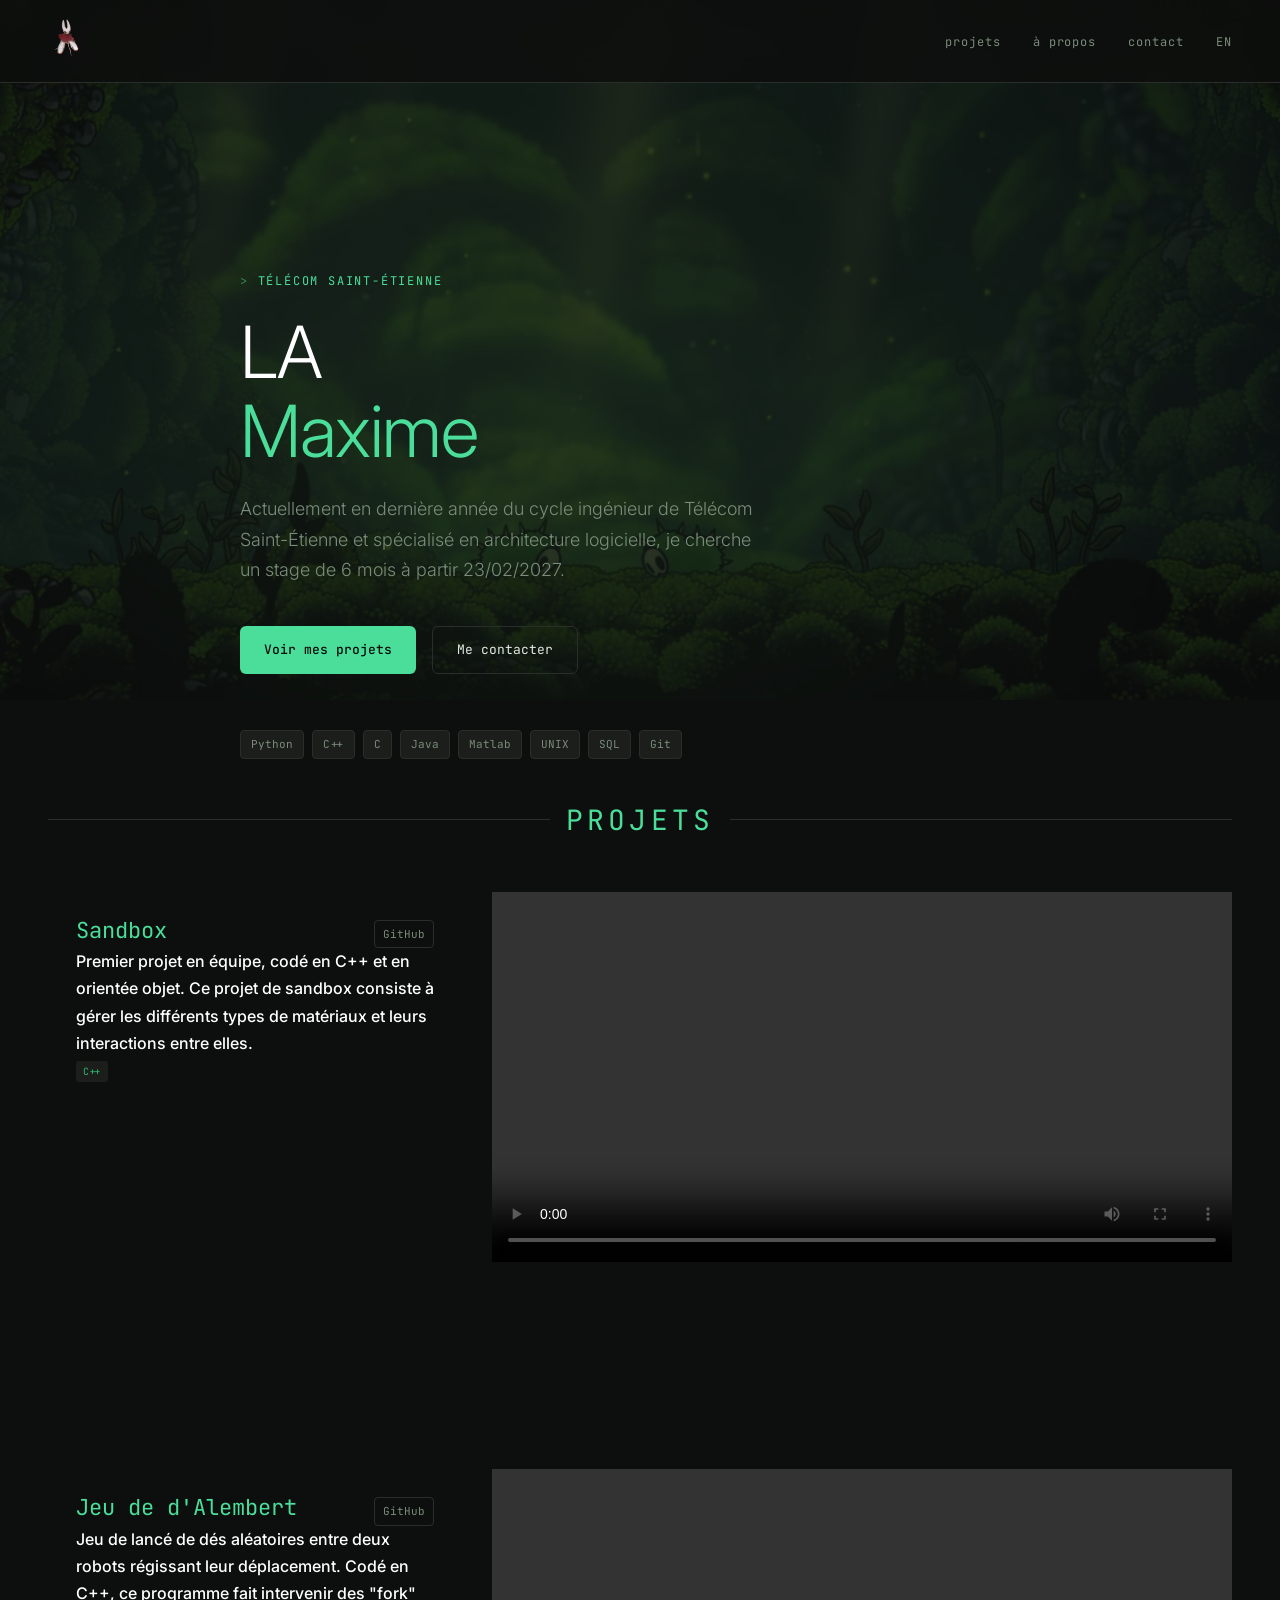
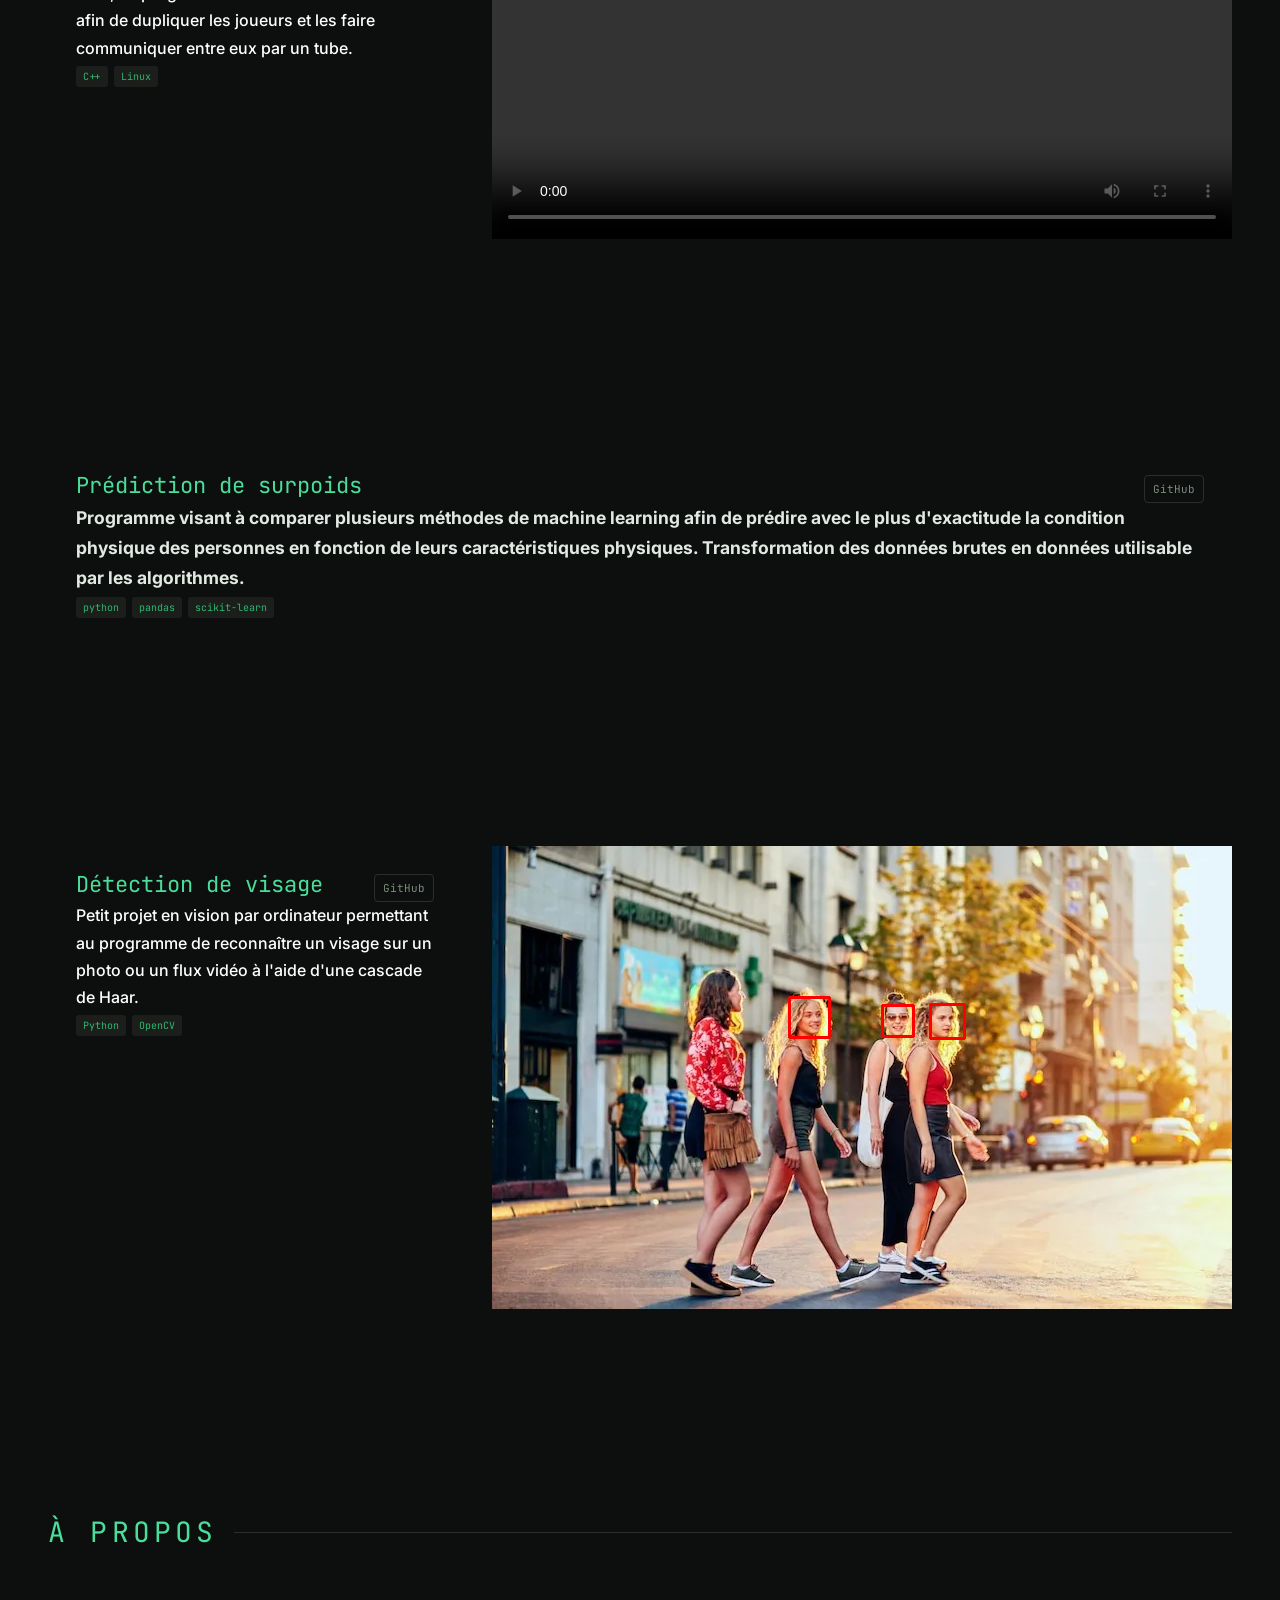
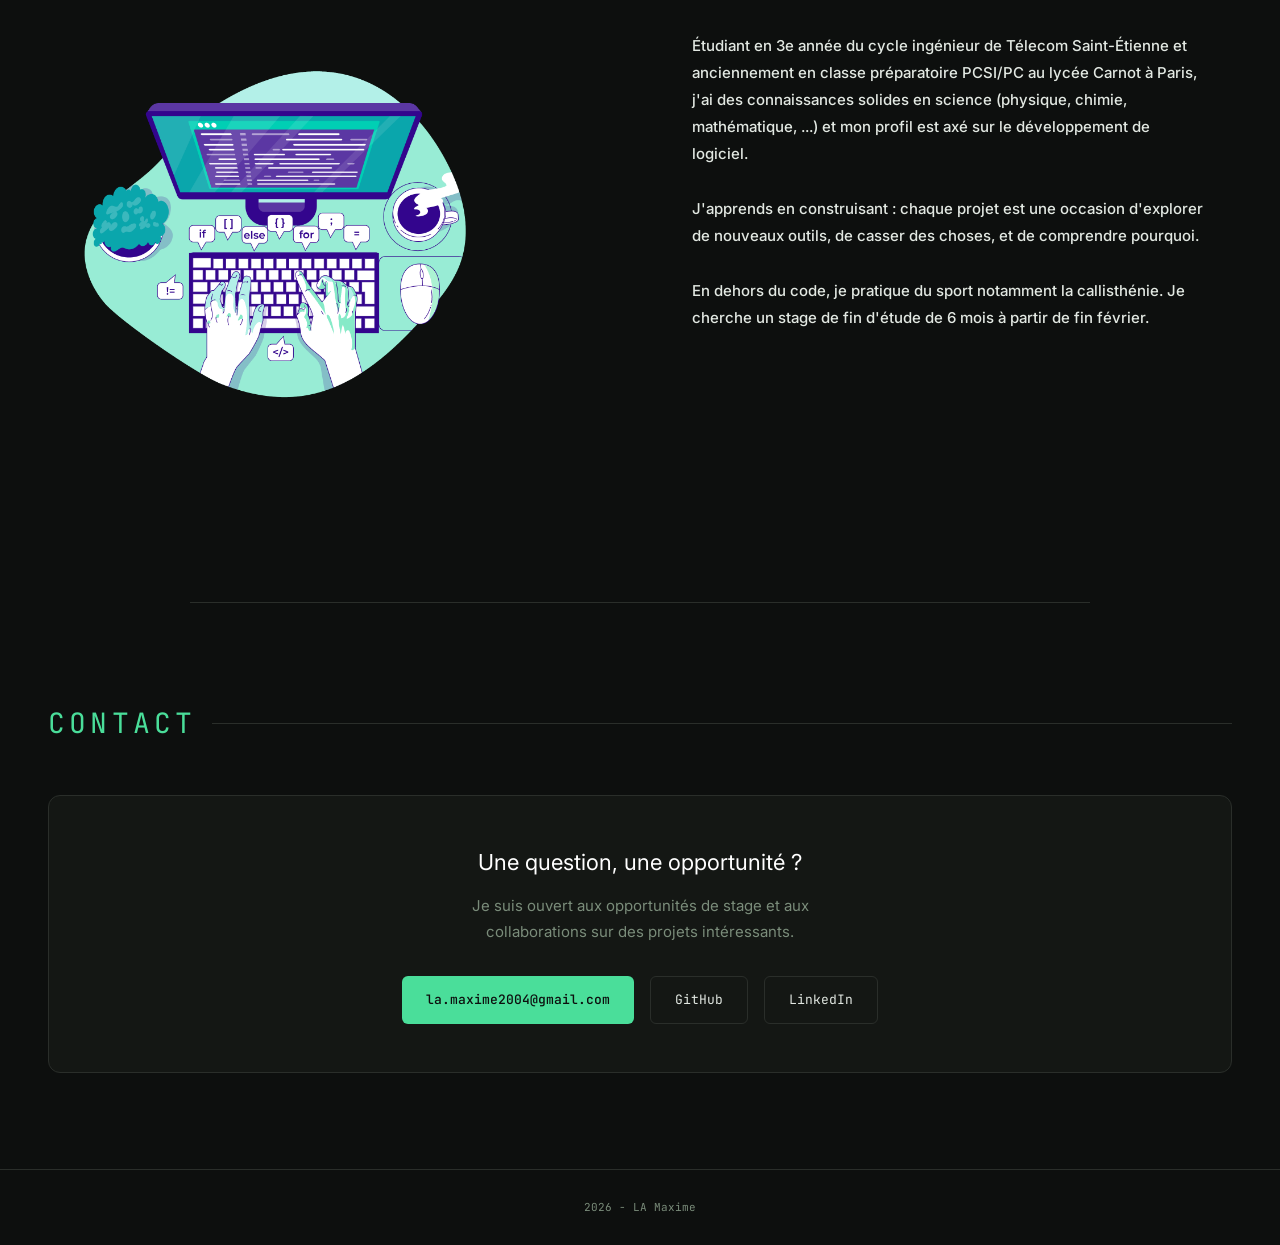
==== index.html @ 0d57dda6 "Add files via upload" ====
<!DOCTYPE html>
<html lang="fr">
<head>
  <meta charset="UTF-8">
  <meta name="viewport" content="width=device-width, initial-scale=1.0">
  <title>La Maxime — Ingénieur en architecture logicielle</title>
  <link rel="icon" type="image/x-icon" href="img/HK_logo.ico">
  <link rel="preconnect" href="https://fonts.googleapis.com">
  <link href="https://fonts.googleapis.com/css2?family=Inter:wght@300;400;500&family=JetBrains+Mono:wght@400;500&display=swap" rel="stylesheet">
  <link rel="stylesheet" href="styles/styles.css">
</head>
<body>

  <nav>
        <span class="nav-logo"><img src="img/shaw.png" alt ="logo"></span>
        <ul class="nav-links">
      <li><a href="#projets">projets</a></li>
      <li><a href="#apropos">à propos</a></li>
      <li><a href="#contact">contact</a></li>
      <li><a href="indexEN.html">EN</a></li>
    </ul>
  </nav>

  <main>
    <div class="slider"> 
        <img src="img/slider.png" alt="background">
        <div class="hero">
        <div class="hero-inner">
            <p class="hero-eyebrow">télécom saint-étienne</p>
            <h1>LA<br><span>Maxime</span></h1>
            <p class="hero-sub">
                Actuellement en dernière année du cycle ingénieur de Télécom Saint-Étienne et spécialisé en architecture logicielle,
                je cherche un stage de 6 mois à partir 23/02/2027.
            </p>
            <div class="hero-actions">
            <a href="#projets" class="btn btn-primary">Voir mes projets</a>
            <a href="#contact" class="btn btn-secondary">Me contacter</a>
            </div>
            <div class="hero-stack">
            <div class="tags">
                <span class="tag">Python</span>
                <span class="tag">C++</span>
                <span class="tag">C</span>
                <span class="tag">Java</span>
                <span class="tag">Matlab</span>
                <span class="tag">UNIX</span>
                <span class="tag">SQL</span>
                <span class="tag">Git</span>
            </div>
            </div>
        </div>
        </div>
    </div>

    <section id="projets">
      <div class="section-header">
        <div class="section-line"></div>
        <span class="section-label">projets</span>
        <div class="section-line"></div>
      </div>
      <div class="projects-grid">

        <div class="project-card">
            <div class="project-card-content">
              <div class="project-top">
                <span class="project-icon">Sandbox</span>
                <div class="project-links">
                  <a href="https://github.com/petitcaillou15/Sandbox" target="_blank">GitHub</a>
                </div>
              </div>
              <h3>Premier projet en équipe, codé en C++ et en orientée objet. Ce projet de sandbox consiste à gérer les différents types de matériaux et leurs interactions entre elles.</h3>
              <div class="project-tech">
                  <span>C++</span>
              </div>
            </div>
        </div>
          
        <div class="poject-card">
            <video controls width=100%>
                <source src="video/sandbox.mp4" type="video/mp4"/>
            </video>
        </div>

        <div class="project-card">
            <div class="project-card-content">
              <div class="project-top">
                <span class="project-icon">Jeu de d'Alembert</span>
                <div class="project-links">
                  <a href="https://github.com/petitcaillou15/Jeu-de-d-Alembert-" target="_blank">GitHub</a>
                </div>
              </div>
              <h3>Jeu de lancé de dés aléatoires entre deux robots régissant leur déplacement. Codé en C++, ce programme fait intervenir des "fork" afin de dupliquer les joueurs et les faire communiquer entre eux par un tube.</h3>
              <div class="project-tech">
                  <span>C++</span><span>Linux</span>
              </div>
            </div>
        </div>

        <div class="poject-card">
            <video controls width=100%>
                <source src="video/dalembert.mp4" type="video/mp4"/>
            </video>
        </div>

        <div class="project-card-no-image">
            <div class="project-card-content">
              <div class="project-top">
                <span class="project-icon">Prédiction de surpoids</span>
                <div class="project-links">
                  <a href="https://github.com/petitcaillou15/Detection-de-personne-en-sur-poids" target="_blank">GitHub</a>
                </div>
              </div>
              <h3>Programme visant à comparer plusieurs méthodes de machine learning afin de prédire avec le plus d'exactitude la condition physique des personnes en fonction de leurs caractéristiques physiques. Transformation des données brutes en données utilisable par les algorithmes.</h3>
              <div class="project-tech">
                  <span>python</span><span>pandas</span><span>scikit-learn</span>
              </div>
            </div>
        </div>

        <div class="project-card">
            <div class="project-card-content">
              <div class="project-top">
                <span class="project-icon">Détection de visage</span>
                <div class="project-links">
                  <a href="https://github.com/petitcaillou15/Detection-de-visage" target="_blank">GitHub</a>
                </div>
              </div>
              <h3>Petit projet en vision par ordinateur permettant au programme de reconnaître un visage sur un photo ou un flux vidéo à l'aide d'une cascade de Haar.</h3>
              <div class="project-tech">
                  <span>Python</span><span>OpenCV</span>
              </div>
            </div>
        </div>

        <div class="poject-card">
          <img src="img/detect_visage.png" alt="visage">
        </div>

      </div>
    </section>

    <section id="apropos">
      <div class="section-header">
        <span class="section-label">à propos</span>
        <div class="section-line"></div>
      </div>
      <div class="about-grid">
        <div class="about-img">
          <img src="img/img_a_propos.png" alt="anbout_img">
        </div>
        <div class="about-text">
          <p>
            <strong>Étudiant en 3e année du cycle ingénieur de Télecom Saint-Étienne 
              et anciennement en classe préparatoire PCSI/PC au lycée Carnot à Paris, 
              j'ai des connaissances solides en science (physique, chimie, mathématique, ...) 
              et mon profil est axé sur le développement de logiciel.</strong>
          </p>
          <p>
            <strong>J'apprends en construisant : chaque projet est une occasion d'explorer
            de nouveaux outils, de casser des choses, et de comprendre pourquoi.</strong>
          </p>
          <p>
            <strong>En dehors du code, je pratique du sport notamment la callisthénie. Je cherche un stage de fin d'étude de 6 mois
            à partir de fin février.</strong>
          </p>
        </div>
        
        <div class="img_a_propos">




        </div>
      </div>
    </section>

    <div class="divider"></div>

    <section id="contact">
      <div class="section-header">
        <span class="section-label">contact</span>
        <div class="section-line"></div>
      </div>
      <div class="contact-inner">
        <h3 style="font-size:22px;font-weight:400;color:#fff">Une question, une opportunité ?</h3>
        <p>Je suis ouvert aux opportunités de stage et aux collaborations sur des projets intéressants.</p>
        <div class="contact-links">
          <a href="mailto:la.maxime2004@gmail.com" class="btn btn-primary">la.maxime2004@gmail.com</a>
          <a href="https://github.com/petitcaillou15" target="_blank" class="btn btn-secondary">GitHub</a>
          <a href="https://www.linkedin.com/in/maxime-la-5ab038327/" target="_blank" class="btn btn-secondary">LinkedIn</a>
        </div>
      </div>
    </section>
  </main>

  <footer>
    <span>2026 - LA Maxime</span>
  </footer>

</body>
</html>
---- styles/styles.css ----
*,
*::before,
*::after {
    box-sizing: border-box;
    margin: 0;
    padding: 0;
}

:root {
    --bg: #0d0f0e;
    --bg2: #141714;
    --bg3: #1b1e1b;
    --border: #2a2e2a;
    --accent: #4ade9a;
    --accent2: #2db870;
    --text: #e2e8e2;
    --muted: #7a8c7a;
    --mono: 'JetBrains Mono', monospace;
    --sans: 'Inter', sans-serif;
}

html {
    scroll-behavior: smooth;
}

body {
    background: var(--bg);
    color: var(--text);
    font-family: var(--sans);
    font-size: 15px;
    line-height: 1.7;
    -webkit-font-smoothing: antialiased;
}

a {
    color: var(--accent);
    text-decoration: none;
}

a:hover {
    text-decoration: underline;
}

nav {
    position: fixed;
    top: 0;
    left: 0;
    right: 0;
    z-index: 100;
    display: flex;
    justify-content: space-between;
    align-items: center;
    padding: 18px 48px;
    background: rgba(13, 15, 14, 0.85);
    backdrop-filter: blur(12px);
    border-bottom: 1px solid var(--border);
}

.nav-logo img {
    width: 15%;
    height: auto;
}

.nav-links {
    display: flex;
    gap: 32px;
    list-style: none;
}

.nav-links a {
    font-family: var(--mono);
    font-size: 12px;
    color: var(--muted);
    letter-spacing: 0.08em;
    transition: color .2s;
}

.nav-links a:hover {
    color: var(--accent);
    text-decoration: none;
}

.slider{
    width: 100%;
    height: 700px;
}

.slider img{
    width: 100%;
    height: 700px;
    object-fit: cover;
    opacity: 20%;
    position: relative;
}

.hero {
    min-height: 100vh;
    display: flex;
    align-items: center;
    padding: 120px 48px 80px;
    max-width: 900px;
    margin: 0 auto;
    position: absolute;
    top: 5%;
    left: 15%;
}

.hero-inner {
    width: 100%;
}

.hero-eyebrow {
    font-family: var(--mono);
    font-size: 12px;
    color: var(--accent);
    letter-spacing: 0.15em;
    text-transform: uppercase;
    margin-bottom: 20px;
}

.hero-eyebrow::before {
    content: '> ';
    opacity: .5;
}

.hero h1 {
    font-size: clamp(40px, 7vw, 72px);
    font-weight: 300;
    line-height: 1.1;
    letter-spacing: -0.02em;
    color: #fff;
    margin-bottom: 8px;
}

.hero h1 span {
    color: var(--accent);
}

.cursor {
    display: inline-block;
    width: 3px;
    height: 0.85em;
    background: var(--accent);
    margin-left: 4px;
    vertical-align: middle;
    animation: blink 1s step-end infinite;
}

@keyframes blink {

    0%,
    100% {
        opacity: 1
    }

    50% {
        opacity: 0
    }
}

.hero-sub {
    font-size: 18px;
    color: var(--muted);
    font-weight: 300;
    margin: 24px 0 40px;
    max-width: 520px;
}

.hero-sub strong {
    color: var(--text);
    font-weight: 400;
}

.hero-actions {
    display: flex;
    gap: 16px;
    flex-wrap: wrap;
}

.btn {
    display: inline-flex;
    align-items: center;
    gap: 8px;
    padding: 12px 24px;
    font-family: var(--mono);
    font-size: 13px;
    border-radius: 6px;
    transition: all .2s;
    cursor: pointer;
    border: none;
}

.btn-primary {
    background: var(--accent);
    color: var(--bg);
    font-weight: 500;
}

.btn-primary:hover {
    background: var(--accent2);
    text-decoration: none;
    color: var(--bg);
}

.btn-secondary {
    background: transparent;
    color: var(--text);
    border: 1px solid var(--border);
}

.btn-secondary:hover {
    border-color: var(--accent);
    color: var(--accent);
    text-decoration: none;
}

.hero-stack {
    margin-top: 56px;
    display: flex;
    align-items: center;
    gap: 20px;
    flex-wrap: wrap;
}

.stack-label {
    font-family: var(--mono);
    font-size: 11px;
    color: var(--muted);
    letter-spacing: 0.1em;
}

.tags {
    display: flex;
    gap: 8px;
    flex-wrap: wrap;
}

.tag {
    font-family: var(--mono);
    font-size: 11px;
    padding: 4px 10px;
    border-radius: 4px;
    background: var(--bg3);
    color: var(--muted);
    border: 1px solid var(--border);
}


section {
    padding: 96px 48px;
    max-width: 100%;
    margin: 0 auto;
}

.section-header {
    display: flex;
    align-items: center;
    gap: 16px;
    margin-bottom: 48px;
}

.section-label {
    font-family: var(--mono);
    font-size: 28px;
    color: var(--accent);
    letter-spacing: 0.15em;
    text-transform: uppercase;
}

.section-line {
    flex: 1;
    height: 1px;
    background: var(--border);
}

h2 {
    font-size: 28px;
    font-weight: 400;
    color: #fff;
    letter-spacing: -0.01em;
    margin-right: auto;
}


.projects-grid {
    display: grid;
    grid-template-columns: 1fr 1fr;
    column-gap: 30px; 
    row-gap: 200px;
}

.project-card {
    padding: 28px;
    display: flex;
    flex-direction: column;
    gap: 12px;
}

.project-card-no-image{
    padding: 28px;
    grid-column: 1/3;
    display: flex;
    flex-direction: column;
    gap: 12px;
}

.project-card-content{
    vertical-align: middle;
}

.project-top {
    display: flex;
    justify-content: space-between;
    align-items: flex-start;
}

.project-icon {
    font-size: 22px;
    font-family: var(--mono);
    color: var(--accent);
    line-height: 1;
}

.project-links {
    display: flex;
    gap: 10px;
}

.project-links a {
    font-family: var(--mono);
    font-size: 11px;
    color: var(--muted);
    padding: 4px 8px;
    border: 1px solid var(--border);
    border-radius: 4px;
    transition: all .2s;
}

.project-links a:hover {
    color: var(--accent);
    border-color: var(--accent);
    text-decoration: none;
}

.project-card h3 {
    font-size: 16px;
    font-weight: 500;
    color: #fff;
}

.project-card p {
    font-size: 13px;
    color: var(--muted);
    line-height: 1.6;
    flex: 1;
}

.project-tech {
    display: flex;
    gap: 6px;
    flex-wrap: wrap;
    margin-top: 4px;
}

.project-tech span {
    font-family: var(--mono);
    font-size: 10px;
    padding: 2px 7px;
    background: var(--bg3);
    color: var(--accent2);
    border-radius: 3px;
}


.about-grid {
    display: grid;
    grid-template-columns: 1fr 1fr;
    gap: 48px;
}

.about-img img{
    width: 80%;
    height: auto;
    padding: 28px;
    display: flex;
    flex-direction: column;
    gap: 12px;
}

.about-text {
    color: var(--muted);
    line-height: 1.8;
    padding: 28px;
    display: flex;
    flex-direction: column;
    gap: 12px;
}

.about-text p+p {
    margin-top: 16px;
}

.about-text strong {
    color: var(--text);
    font-weight: 500;
}

.skills-groups {
    display: flex;
    flex-direction: column;
    gap: 24px;
}

.skill-group h4 {
    font-family: var(--mono);
    font-size: 11px;
    color: var(--accent);
    letter-spacing: 0.1em;
    text-transform: uppercase;
    margin-bottom: 10px;
}

.skill-pills {
    display: flex;
    flex-wrap: wrap;
    gap: 8px;
}

.skill-pill {
    font-family: var(--mono);
    font-size: 12px;
    padding: 5px 12px;
    border-radius: 5px;
    background: var(--bg3);
    border: 1px solid var(--border);
    color: var(--text);
}


.contact-inner {
    background: var(--bg2);
    border: 1px solid var(--border);
    border-radius: 12px;
    padding: 48px;
    text-align: center;
}

.contact-inner p {
    color: var(--muted);
    max-width: 420px;
    margin: 12px auto 32px;
}

.contact-links {
    display: flex;
    justify-content: center;
    gap: 16px;
    flex-wrap: wrap;
}


footer {
    border-top: 1px solid var(--border);
    padding: 28px 48px;
    text-align: center;
    font-family: var(--mono);
    font-size: 11px;
    color: var(--muted);
}


.divider {
    max-width: 900px;
    margin: 0 auto;
    height: 1px;
    background: var(--border);
}

@media (max-width: 768px) {

    nav {
        padding: 12px 24px;
        flex-wrap: wrap;
        gap: 10px;
    }

    .nav-logo img {
        width: 40px;
    }

    .nav-links {
        gap: 16px;
    }

    .slider,
    .slider img {
        height: auto;
        min-height: 100vh;
    }

    .slider img{
        object-fit: cover;
        position: relative;
    }

    .hero {
        position: static;
        padding: 100px 24px 60px;
        max-width: 100%;
        position: absolute;
        top: 5%;
        left: 15%;
    }

    .hero h1 {
        font-size: 36px;
    }

    .hero-sub {
        font-size: 14px;
    }

    section {
        padding: 60px 24px;
    }

    .projects-grid {
        grid-template-columns: 1fr;
        row-gap: 24px;
    }

    .project-card-no-image {
        grid-column: 1 / 2;
    }

    .poject-card {
        width: 100%;
    }

    .poject-card video,
    .poject-card img {
        width: 100%;
        height: auto;
    }

    .about-grid {
        grid-template-columns: 1fr;
    }

    .about-img img {
        width: 100%;
        padding: 0 0 16px 0;
    }

    .about-text {
        padding: 0;
    }

    .contact-inner {
        padding: 32px 20px;
    }

    .contact-links {
        flex-direction: column;
        align-items: center;
    }

    .contact-links .btn {
        width: 100%;
        justify-content: center;
        text-align: center;
    }

    footer {
        padding: 20px 24px;
    }
}

@media (prefers-reduced-motion: reduce) {

    .project-card {
        transition: none;
    }
}
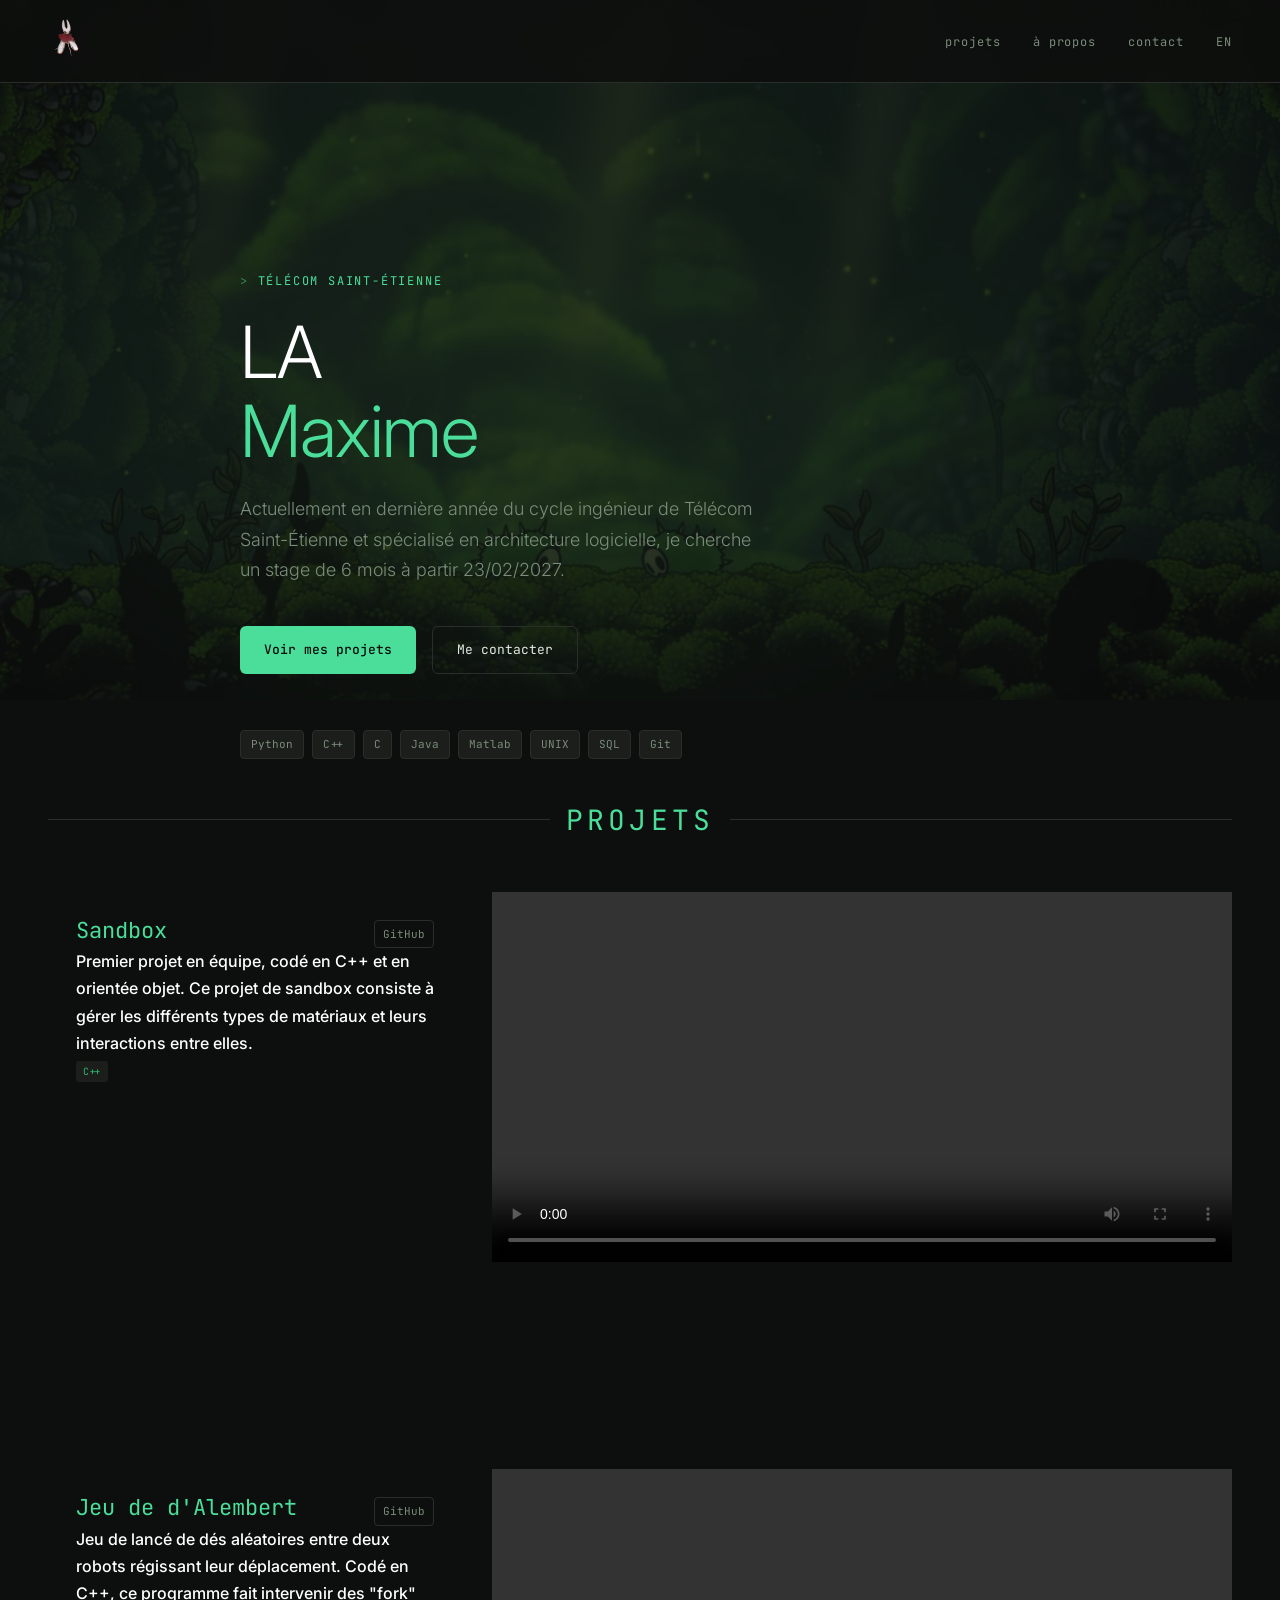
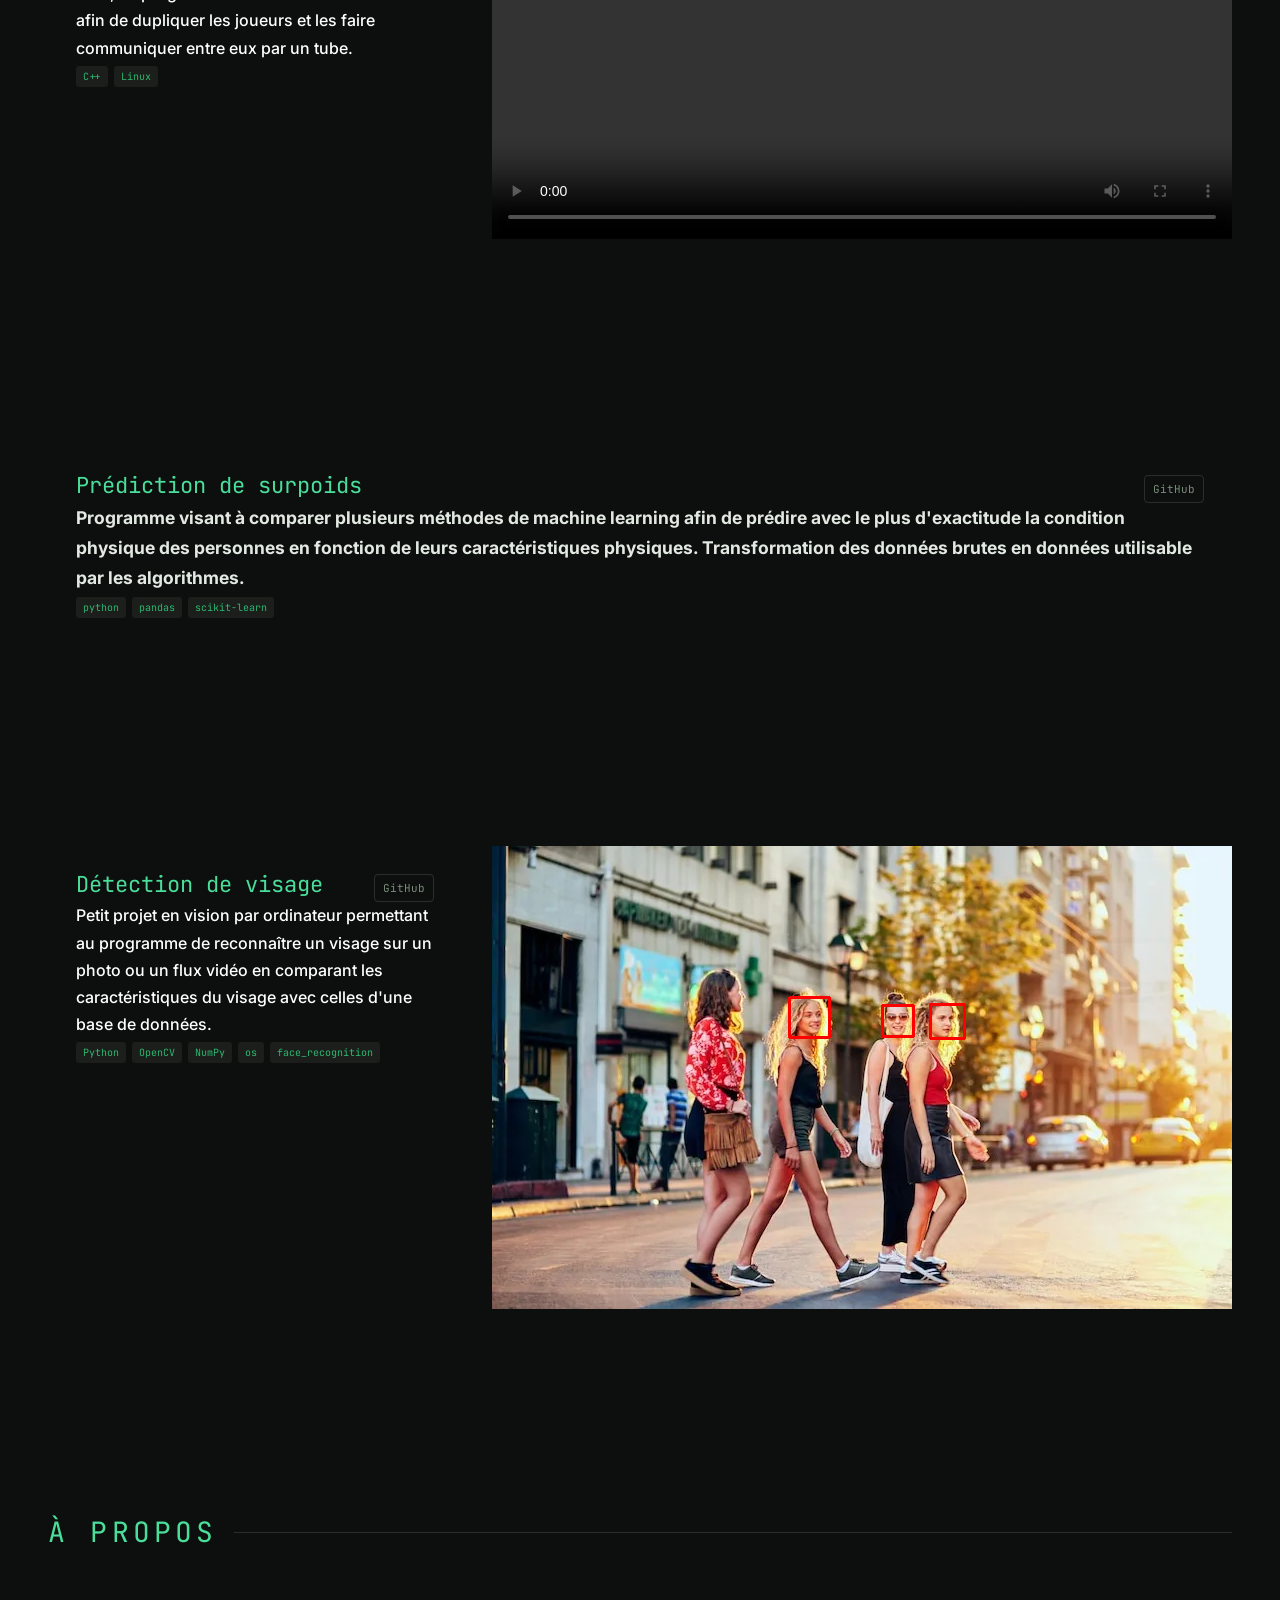
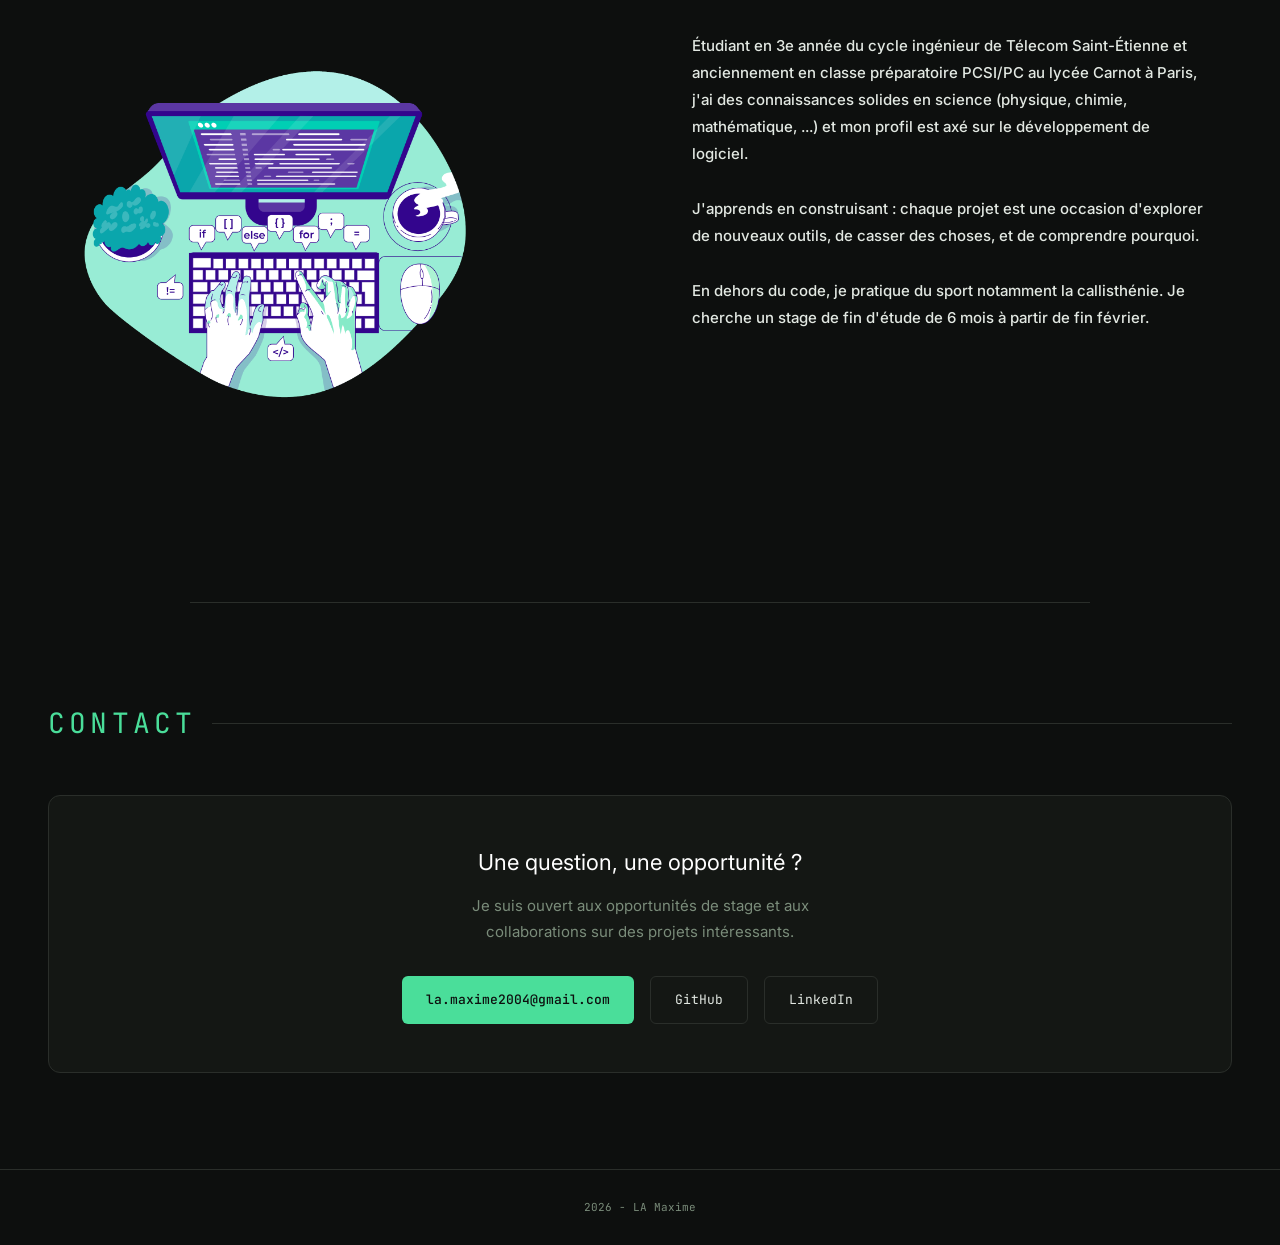
==== commit f1afca7d: "Update project description and technologies used in ePortfolioEN.html and index.html" ====
--- a/index.html
+++ b/index.html
@@ -3,7 +3,7 @@
 <head>
   <meta charset="UTF-8">
   <meta name="viewport" content="width=device-width, initial-scale=1.0">
-  <title>La Maxime — Ingénieur en architecture logicielle</title>
+  <title>La Maxime — Etudiant ingénieur en architecture logicielle</title>
   <link rel="icon" type="image/x-icon" href="img/HK_logo.ico">
   <link rel="preconnect" href="https://fonts.googleapis.com">
   <link href="https://fonts.googleapis.com/css2?family=Inter:wght@300;400;500&family=JetBrains+Mono:wght@400;500&display=swap" rel="stylesheet">
@@ -17,7 +17,7 @@
       <li><a href="#projets">projets</a></li>
       <li><a href="#apropos">à propos</a></li>
       <li><a href="#contact">contact</a></li>
-      <li><a href="indexEN.html">EN</a></li>
+      <li><a href="ePortfolioEN.html">EN</a></li>
     </ul>
   </nav>
 
@@ -125,9 +125,9 @@
                   <a href="https://github.com/petitcaillou15/Detection-de-visage" target="_blank">GitHub</a>
                 </div>
               </div>
-              <h3>Petit projet en vision par ordinateur permettant au programme de reconnaître un visage sur un photo ou un flux vidéo à l'aide d'une cascade de Haar.</h3>
-              <div class="project-tech">
-                  <span>Python</span><span>OpenCV</span>
+              <h3>Petit projet en vision par ordinateur permettant au programme de reconnaître un visage sur un photo ou un flux vidéo en comparant les caractéristiques du visage avec celles d'une base de données.</h3>
+              <div class="project-tech">
+                  <span>Python</span><span>OpenCV</span><span>NumPy</span><span>os</span><span>face_recognition</span>
               </div>
             </div>
         </div>
--- a/styles/styles.css
+++ b/styles/styles.css
@@ -510,6 +510,8 @@
         position: absolute;
         top: 5%;
         left: 15%;
+        margin-left: -30px;
+        margin-right: 10px;
     }
 
     .hero h1 {
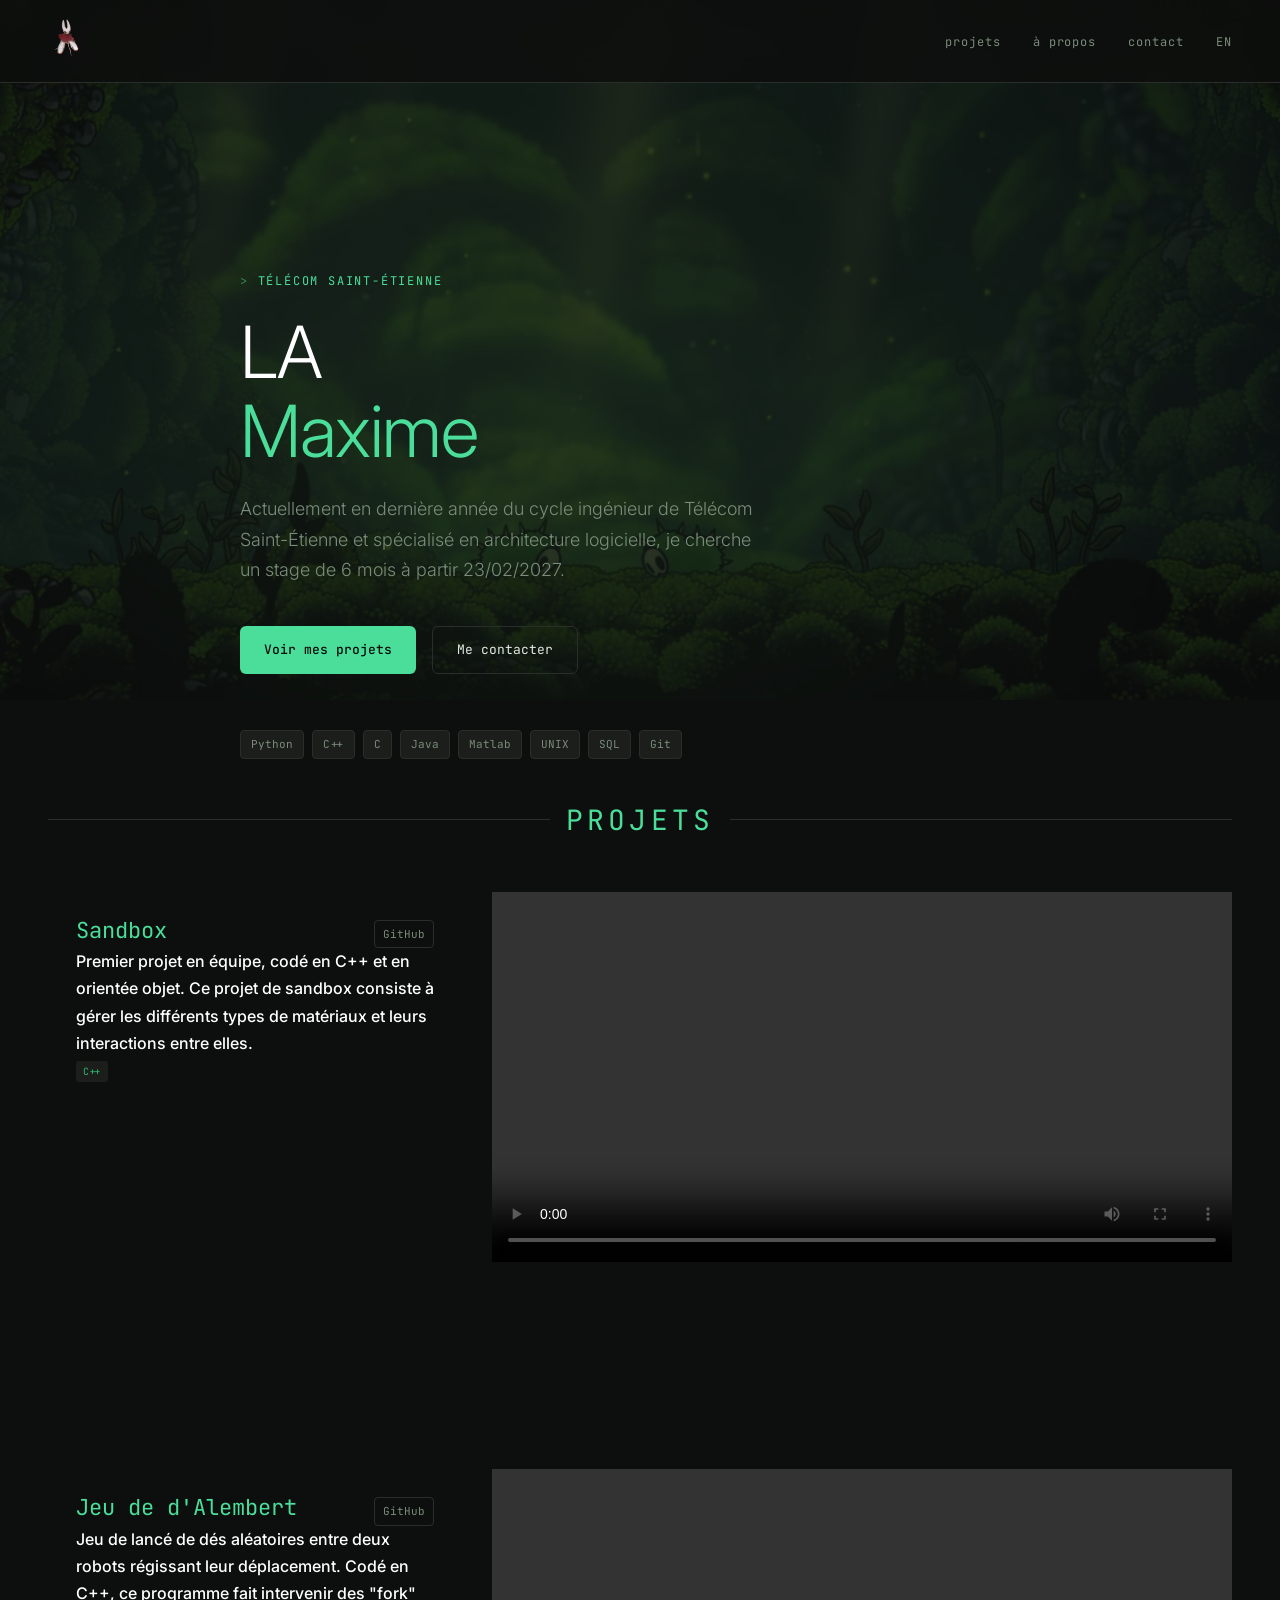
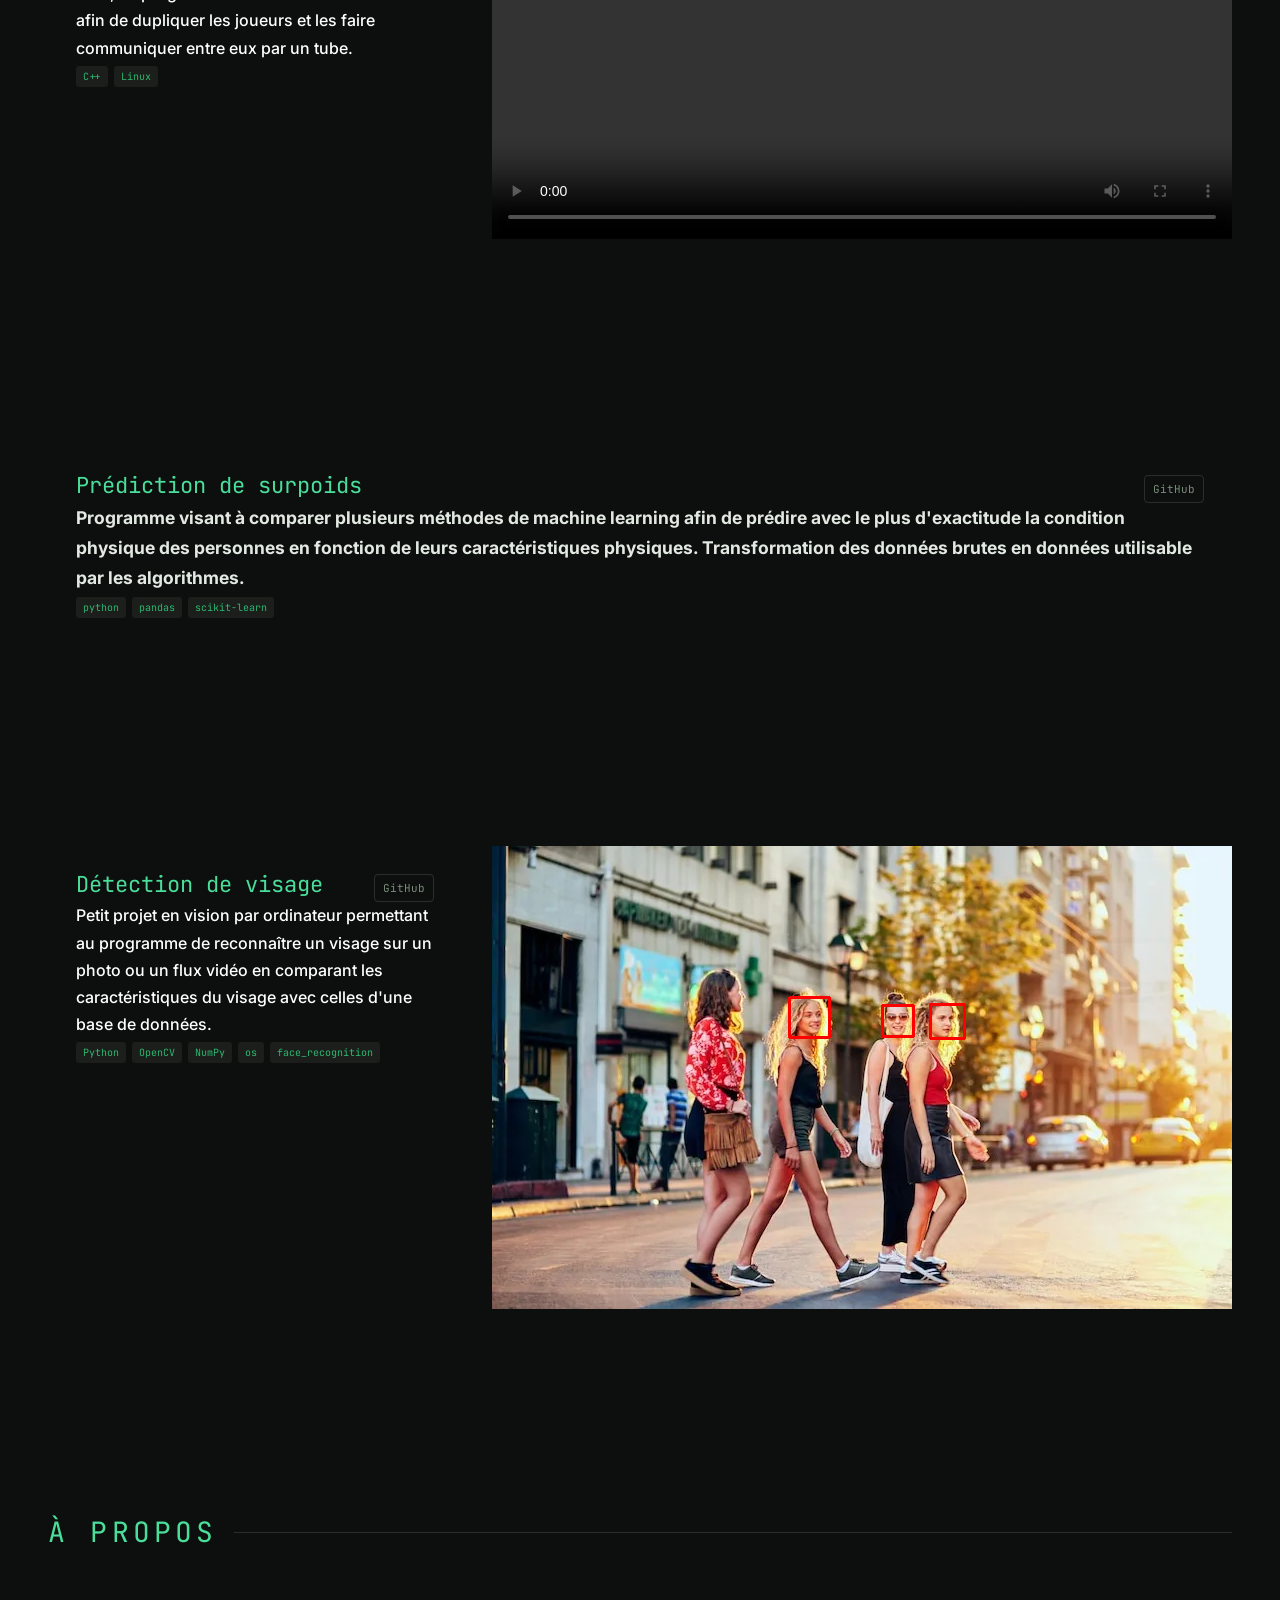
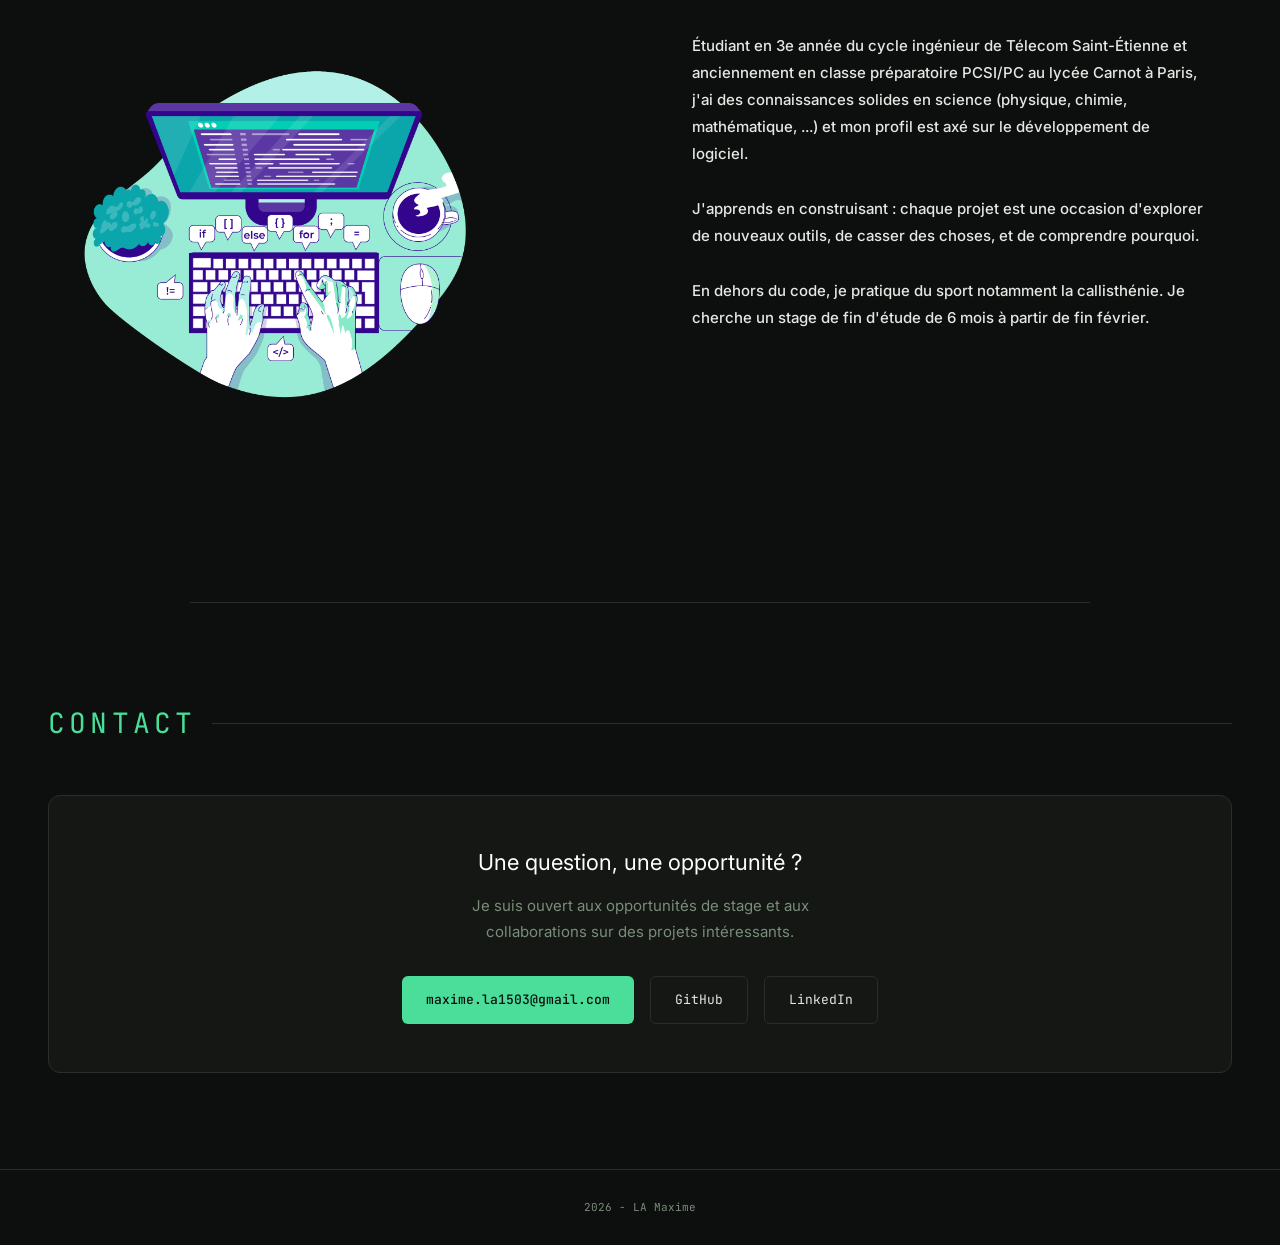
==== commit e18d8d8e: "Update email address in contact section of ePortfolioEN.html and index.html" ====
--- a/index.html
+++ b/index.html
@@ -185,7 +185,7 @@
         <h3 style="font-size:22px;font-weight:400;color:#fff">Une question, une opportunité ?</h3>
         <p>Je suis ouvert aux opportunités de stage et aux collaborations sur des projets intéressants.</p>
         <div class="contact-links">
-          <a href="mailto:la.maxime2004@gmail.com" class="btn btn-primary">la.maxime2004@gmail.com</a>
+          <a href="mailto:maxime.la1503@gmail.com" class="btn btn-primary">maxime.la1503@gmail.com</a>
           <a href="https://github.com/petitcaillou15" target="_blank" class="btn btn-secondary">GitHub</a>
           <a href="https://www.linkedin.com/in/maxime-la-5ab038327/" target="_blank" class="btn btn-secondary">LinkedIn</a>
         </div>
